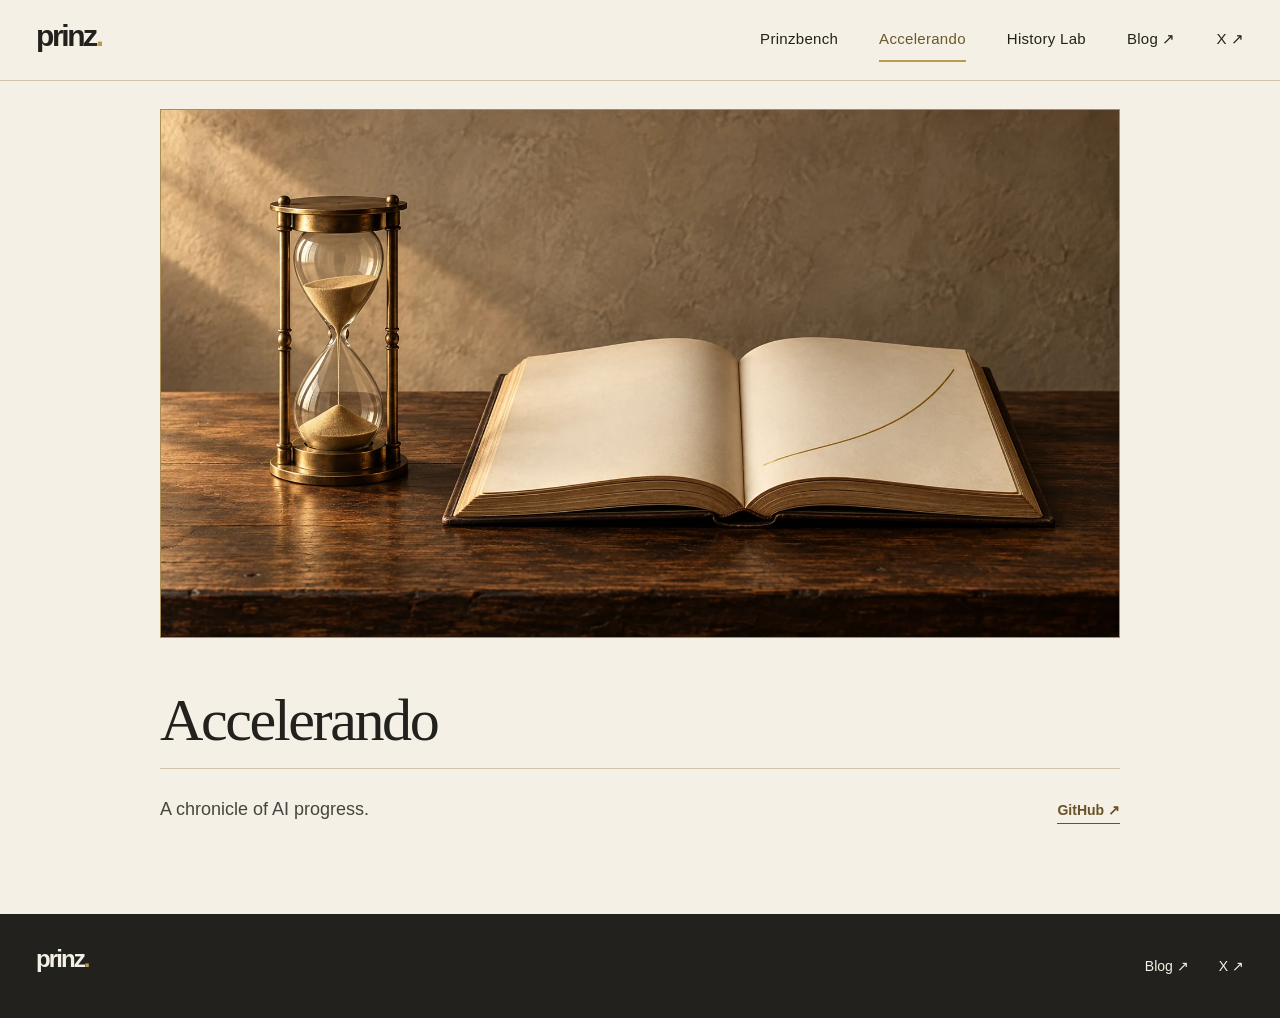
==== accelerando/index.html @ e11a3f0e "Add dedicated Accelerando category" ====
<!doctype html>
<html lang="en">
  <head>
    <meta charset="utf-8" />
    <meta name="viewport" content="width=device-width, initial-scale=1" />
    <meta name="theme-color" content="#f5f0e6" />
    <meta name="description" content="Accelerando — a chronicle of AI progress." />
    <title>Accelerando — prinz</title>
    <link rel="icon" type="image/svg+xml" href="../favicon.svg" />
    <link rel="stylesheet" href="../styles.css?v=20260922-ciphers" />
  </head>
  <body>
    <a class="skip-link" href="#content">Skip to content</a>

    <header class="site-header" id="top">
      <div class="site-header__inner">
        <a class="brand" href="../" aria-label="Prinz home">prinz<span aria-hidden="true">.</span></a>
        <nav class="site-nav" aria-label="Main navigation">
          <a href="../prinzbench/">Prinzbench</a>
          <a href="./" aria-current="page">Accelerando</a>
          <a href="../history-lab/">History Lab</a>
          <a href="https://www.prinzai.com/" target="_blank" rel="noopener noreferrer">Blog <span aria-hidden="true">↗</span></a>
          <a href="https://x.com/deredleritt3r" target="_blank" rel="noopener noreferrer">X <span aria-hidden="true">↗</span></a>
        </nav>
      </div>
    </header>

    <main class="category-main" id="content" tabindex="-1">
      <div class="interior-banner">
        <img src="../assets/accelerando-cover.webp" alt="" width="1692" height="930" />
      </div>
      <div class="page-titlebar"><h1>Accelerando</h1></div>
      <div class="category-intro">
        <p>A chronicle of AI progress.</p>
        <a href="https://github.com/prinz-ai/accelerando" target="_blank" rel="noopener noreferrer">GitHub ↗</a>
      </div>
    </main>

    <footer class="site-footer">
      <div class="site-footer__inner">
        <a class="footer-brand" href="../">prinz<span aria-hidden="true">.</span></a>
        <div class="footer-links">
          <a href="https://www.prinzai.com/" target="_blank" rel="noopener noreferrer">Blog ↗</a>
          <a href="https://x.com/deredleritt3r" target="_blank" rel="noopener noreferrer">X ↗</a>
        </div>
      </div>
    </footer>
  </body>
</html>
---- styles.css ----
:root {
  --paper: #f5f0e6;
  --pale: #fbf8f0;
  --ink: #23211d;
  --gold: #b99a52;
  --sage: #78918a;
  --line: #d2c5a9;
  --serif: Georgia, "Times New Roman", serif;
  --sans: Arial, Helvetica, sans-serif;
}

* { box-sizing: border-box; }
html { scroll-behavior: smooth; }
body {
  min-width: 320px;
  margin: 0;
  background: var(--paper);
  color: var(--ink);
  font-family: var(--serif);
  -webkit-font-smoothing: antialiased;
}
img, svg { display: block; }
a { color: inherit; text-decoration: none; }
a:focus-visible { outline: 3px solid #83682e; outline-offset: 4px; }

.sr-only {
  position: absolute;
  width: 1px;
  height: 1px;
  padding: 0;
  margin: -1px;
  overflow: hidden;
  clip: rect(0, 0, 0, 0);
  white-space: nowrap;
  border: 0;
}
.skip-link {
  position: absolute;
  top: -80px;
  left: 20px;
  z-index: 20;
  padding: 12px 16px;
  background: var(--ink);
  color: var(--paper);
  font: 600 14px/1 var(--sans);
}
.skip-link:focus { top: 16px; }

.site-header {
  border-bottom: 1px solid var(--line);
  background: var(--paper);
}
.site-header__inner,
main,
.site-footer__inner {
  width: min(calc(100% - 72px), 1480px);
  margin-inline: auto;
}
.site-header__inner {
  min-height: 80px;
  display: flex;
  align-items: center;
  justify-content: space-between;
  gap: 24px;
}
.brand,
.footer-brand {
  display: inline-flex;
  align-items: baseline;
  min-height: 38px;
  font: 800 30px/1 var(--sans);
  letter-spacing: -.08em;
}
.brand__avatar { display: none; }
.brand span,
.footer-brand span { color: var(--gold); }
.site-nav {
  display: flex;
  align-items: center;
  gap: clamp(20px, 3.2vw, 54px);
  font: 500 15px/1.2 var(--sans);
  letter-spacing: .02em;
}
.site-nav a {
  display: inline-flex;
  align-items: center;
  min-height: 44px;
  border-bottom: 2px solid transparent;
  white-space: nowrap;
  transition: color .2s ease, border-color .2s ease;
}
.site-nav a:hover,
.site-nav a[aria-current="page"] {
  color: #6c5628;
  border-bottom-color: var(--gold);
}
.site-nav a span { margin-left: 4px; }

.home-hero,
.interior-banner {
  position: relative;
  overflow: hidden;
  margin-top: 28px;
  border: 1px solid #a88d56;
  background: #b59b62;
}
.home-hero { aspect-ratio: 2160 / 728; }
.home-hero img,
.interior-banner img,
.entry-card__art img {
  width: 100%;
  height: 100%;
  object-fit: cover;
}
.home-hero img { object-position: center; }

.entry-grid {
  display: grid;
  grid-template-columns: repeat(4, minmax(0, 1fr));
  gap: 24px;
  max-width: 1160px;
  margin: 40px auto 88px;
}
.entry-card,
.feature-card {
  display: block;
  min-width: 0;
  color: var(--ink);
}
.entry-card__art {
  width: 100%;
  aspect-ratio: 1.82;
  overflow: hidden;
  border: 1px solid var(--line);
  background: #d6c7a0;
  transition: border-color .22s ease, box-shadow .22s ease;
}
.entry-card__art img { transition: transform .5s ease; }
.entry-card:hover .entry-card__art img { transform: scale(1.012); }
.entry-card:hover .entry-card__art,
.feature-card:hover .project-visual,
.feature-card:hover .story-art {
  border-color: #ae945c;
  box-shadow: 0 9px 24px rgba(52, 44, 29, .11);
}
.entry-card__label {
  display: flex;
  align-items: center;
  justify-content: space-between;
  gap: 20px;
  min-height: 70px;
  padding: 14px 2px 16px;
  border-bottom: 1px solid var(--line);
}
.entry-card h2 {
  margin: 0;
  font: 400 clamp(27px, 2vw, 33px)/1.1 var(--serif);
}
.entry-card__label > span {
  color: #78602d;
  font: 23px/1 var(--serif);
  transition: transform .2s ease;
}
.entry-card:hover .entry-card__label > span { transform: translate(3px, -3px); }

.interior-banner {
  height: clamp(270px, 31vw, 450px);
}
.interior-banner img { object-position: center; }
.category-main .interior-banner,
.category-main .page-titlebar,
.category-main .category-intro { max-width: 960px; }
.category-main .interior-banner { height: auto; margin-inline: auto; }
.category-main .interior-banner img { height: auto; object-fit: contain; }
.page-titlebar {
  max-width: 1160px;
  margin: 50px auto 27px;
  padding-bottom: 17px;
  border-bottom: 1px solid var(--line);
}
.page-titlebar h1 {
  margin: 0;
  font: 400 clamp(46px, 4.7vw, 68px)/1.05 var(--serif);
  letter-spacing: -.04em;
}
.category-intro {
  display: flex;
  align-items: baseline;
  justify-content: space-between;
  gap: 24px;
  max-width: 1160px;
  margin: 0 auto 90px;
}
.category-intro p {
  margin: 0;
  color: #45443e;
  font: 400 18px/1.45 var(--sans);
}
.category-intro a {
  flex: none;
  padding-bottom: 4px;
  border-bottom: 1px solid currentColor;
  color: #695226;
  font: 600 14px/1.3 var(--sans);
}
.category-intro a:hover { color: #3e321c; }
.feature-grid {
  display: grid;
  grid-template-columns: repeat(2, minmax(0, 1fr));
  gap: 36px;
  max-width: 1160px;
  margin: 0 auto 90px;
}
.feature-card { display: flex; flex-direction: column; }
.project-visual,
.story-art {
  width: 100%;
  aspect-ratio: 1.82;
  overflow: hidden;
  border: 1px solid var(--line);
  transition: border-color .22s ease, box-shadow .22s ease;
}
.project-visual { position: relative; }
.project-visual--bench {
  display: grid;
  place-items: center;
  background: linear-gradient(150deg, #e0d1aa, #bda36b 60%, #d0b984);
}
.project-visual--bench span {
  position: relative;
  color: #26241e;
  font: 400 clamp(78px, 10vw, 130px)/1 Consolas, "Courier New", monospace;
  letter-spacing: -.15em;
}
.project-visual--accelerando {
  display: grid;
  place-items: center;
  background: linear-gradient(140deg, #31423a, #26342f 60%, #202c27);
}
.project-visual--accelerando svg { width: 100%; height: 100%; }
.project-visual--accelerando path {
  fill: none;
  stroke: #d7bf86;
  stroke-width: 5;
  stroke-linecap: round;
}
.story-art {
  position: relative;
  background-color: #6a5640;
  background-repeat: no-repeat;
  background-size: cover;
  background-position: center;
}
.story-art--richi240 {
  background-image: url("assets/richi-240-desk.webp");
}
.story-art--richi170 {
  background-image: url("assets/richi-170-desk.webp");
}
.story-art__mat {
  position: absolute;
  top: 50%;
  padding: clamp(5px, .8vw, 9px);
  border: 1px solid #c7b99c;
  background: #efe7d5;
  box-shadow: 0 8px 19px rgba(17, 12, 7, .36);
  transform: translateY(-50%);
}
.story-art--richi240 .story-art__mat { left: 6%; width: 82%; }
.story-art--richi170 .story-art__mat { right: 5%; width: 82%; }
.story-art__mat img { width: 100%; height: auto; object-fit: contain; }
.feature-card__text {
  display: flex;
  flex: 1;
  flex-direction: column;
  align-items: flex-start;
  min-height: 148px;
  padding: 19px 2px 19px;
  border-bottom: 1px solid var(--line);
}
.feature-card h2 {
  margin: 0;
  font: 400 clamp(28px, 2.45vw, 36px)/1.1 var(--serif);
  letter-spacing: -.025em;
}
.feature-card p {
  margin: 8px 0 0;
  color: #45443e;
  font: 400 15px/1.45 var(--sans);
}
.feature-card__action {
  margin-top: auto;
  padding-top: 20px;
  color: #695226;
  font: 600 13px/1 var(--sans);
  letter-spacing: .12em;
  text-transform: uppercase;
}
.feature-card__action span { margin-left: 3px; font-size: 17px; }

.site-footer {
  background: var(--ink);
  color: var(--paper);
}
.site-footer__inner {
  min-height: 104px;
  display: flex;
  align-items: center;
  justify-content: space-between;
  gap: 20px;
}
.footer-brand { font-size: 24px; }
.footer-links { display: flex; gap: 30px; font: 500 14px/1 var(--sans); }
.footer-links a { display: inline-flex; align-items: center; min-height: 44px; }
.footer-links a:hover { color: #d7bf86; }

@media (max-width: 800px) {
  .site-header__inner, main, .site-footer__inner { width: calc(100% - 40px); }
  .site-nav { gap: 20px; font-size: 14px; }
  .entry-grid, .feature-grid { gap: 24px; }
  .entry-card__label { min-height: 65px; gap: 12px; padding: 12px 2px 14px; }
  .entry-card h2 { font-size: 25px; }
  .entry-card__label > span { font-size: 20px; }
  .feature-card__text { min-height: 145px; padding: 17px 2px 18px; }
}

@media (max-width: 1100px) {
  .entry-grid { grid-template-columns: repeat(2, minmax(0, 1fr)); }
}

@media (max-width: 650px) {
  .site-header__inner, main, .site-footer__inner { width: calc(100% - 28px); }
  .site-header__inner {
    min-height: 106px;
    align-items: flex-start;
    flex-direction: column;
    justify-content: center;
    gap: 4px;
    padding-block: 12px;
  }
  .brand { min-height: 30px; font-size: 27px; }
  .site-nav { width: 100%; flex-wrap: wrap; justify-content: flex-start; gap: 0 16px; font-size: 13px; }
  .site-nav a { min-height: 32px; }
  .home-hero { height: clamp(280px, 77vw, 440px); margin-top: 14px; aspect-ratio: auto; }
  .home-hero img { object-position: 69% center; }
  .entry-grid, .feature-grid { grid-template-columns: 1fr; max-width: 520px; }
  .entry-grid { gap: 25px; margin: 25px auto 54px; }
  .entry-card__art { aspect-ratio: 1.65; }
  .entry-card__label { min-height: 64px; }
  .entry-card h2 { font-size: 29px; }
  .interior-banner { height: clamp(220px, 60vw, 330px); margin-top: 14px; }
  .page-titlebar { max-width: 520px; margin: 36px auto 22px; padding-bottom: 15px; }
  .page-titlebar h1 { font-size: clamp(43px, 11vw, 60px); }
  .feature-grid { gap: 36px; margin: 0 auto 60px; }
  .project-visual, .story-art { aspect-ratio: 1.65; }
  .story-art--richi240 .story-art__mat { left: 4%; width: 88%; }
  .story-art--richi170 .story-art__mat { right: 4%; width: 88%; }
  .feature-card__text { min-height: 140px; }
  .feature-card h2 { font-size: 31px; }
  .feature-card__action { padding-top: 19px; }
  .category-intro { flex-direction: column; align-items: flex-start; gap: 16px; max-width: 520px; margin-bottom: 60px; }
  .site-footer__inner { min-height: 92px; }
}

@media (prefers-reduced-motion: reduce) {
  html { scroll-behavior: auto; }
  *, *::before, *::after { transition-duration: .01ms !important; }
}
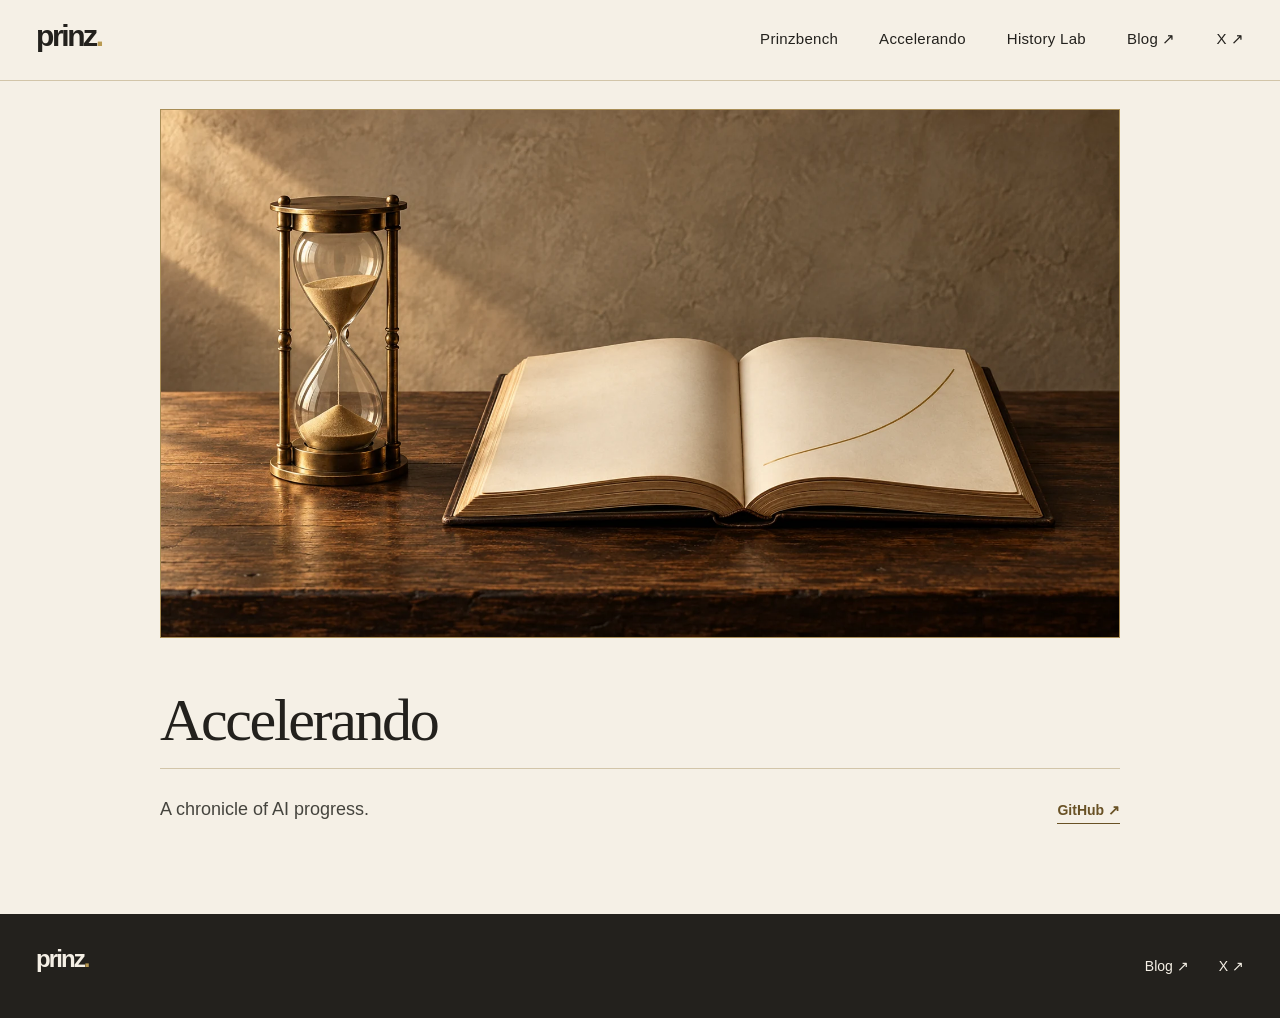
==== commit 572cea3b: "Use direct project links in Accelerando navigation" ====
--- a/accelerando/index.html
+++ b/accelerando/index.html
@@ -7,7 +7,7 @@
     <meta name="description" content="Accelerando — a chronicle of AI progress." />
     <title>Accelerando — prinz</title>
     <link rel="icon" type="image/svg+xml" href="../favicon.svg" />
-    <link rel="stylesheet" href="../styles.css?v=20260922-ciphers" />
+    <link rel="stylesheet" href="../styles.css?v=20260922-paper" />
   </head>
   <body>
     <a class="skip-link" href="#content">Skip to content</a>
@@ -16,8 +16,8 @@
       <div class="site-header__inner">
         <a class="brand" href="../" aria-label="Prinz home">prinz<span aria-hidden="true">.</span></a>
         <nav class="site-nav" aria-label="Main navigation">
-          <a href="../prinzbench/">Prinzbench</a>
-          <a href="./" aria-current="page">Accelerando</a>
+          <a href="https://github.com/prinz-ai/prinzbench" target="_blank" rel="noopener noreferrer">Prinzbench</a>
+          <a href="https://github.com/prinz-ai/accelerando" target="_blank" rel="noopener noreferrer">Accelerando</a>
           <a href="../history-lab/">History Lab</a>
           <a href="https://www.prinzai.com/" target="_blank" rel="noopener noreferrer">Blog <span aria-hidden="true">↗</span></a>
           <a href="https://x.com/deredleritt3r" target="_blank" rel="noopener noreferrer">X <span aria-hidden="true">↗</span></a>
--- a/styles.css
+++ b/styles.css
@@ -145,10 +145,10 @@
 }
 .entry-card__label {
   display: flex;
-  align-items: center;
+  align-items: flex-start;
   justify-content: space-between;
   gap: 20px;
-  min-height: 70px;
+  min-height: 94px;
   padding: 14px 2px 16px;
   border-bottom: 1px solid var(--line);
 }
@@ -156,7 +156,14 @@
   margin: 0;
   font: 400 clamp(27px, 2vw, 33px)/1.1 var(--serif);
 }
+.entry-card__copy { min-width: 0; }
+.entry-card__copy p {
+  margin: 6px 0 0;
+  color: #45443e;
+  font: 400 13px/1.35 var(--sans);
+}
 .entry-card__label > span {
+  margin-top: 4px;
   color: #78602d;
   font: 23px/1 var(--serif);
   transition: transform .2s ease;
@@ -245,30 +252,9 @@
   stroke-linecap: round;
 }
 .story-art {
-  position: relative;
   background-color: #6a5640;
-  background-repeat: no-repeat;
-  background-size: cover;
-  background-position: center;
-}
-.story-art--richi240 {
-  background-image: url("assets/richi-240-desk.webp");
-}
-.story-art--richi170 {
-  background-image: url("assets/richi-170-desk.webp");
-}
-.story-art__mat {
-  position: absolute;
-  top: 50%;
-  padding: clamp(5px, .8vw, 9px);
-  border: 1px solid #c7b99c;
-  background: #efe7d5;
-  box-shadow: 0 8px 19px rgba(17, 12, 7, .36);
-  transform: translateY(-50%);
-}
-.story-art--richi240 .story-art__mat { left: 6%; width: 82%; }
-.story-art--richi170 .story-art__mat { right: 5%; width: 82%; }
-.story-art__mat img { width: 100%; height: auto; object-fit: contain; }
+}
+.story-art img { width: 100%; height: 100%; object-fit: cover; }
 .feature-card__text {
   display: flex;
   flex: 1;
@@ -318,7 +304,7 @@
   .site-header__inner, main, .site-footer__inner { width: calc(100% - 40px); }
   .site-nav { gap: 20px; font-size: 14px; }
   .entry-grid, .feature-grid { gap: 24px; }
-  .entry-card__label { min-height: 65px; gap: 12px; padding: 12px 2px 14px; }
+  .entry-card__label { min-height: 90px; gap: 12px; padding: 12px 2px 14px; }
   .entry-card h2 { font-size: 25px; }
   .entry-card__label > span { font-size: 20px; }
   .feature-card__text { min-height: 145px; padding: 17px 2px 18px; }
@@ -346,15 +332,13 @@
   .entry-grid, .feature-grid { grid-template-columns: 1fr; max-width: 520px; }
   .entry-grid { gap: 25px; margin: 25px auto 54px; }
   .entry-card__art { aspect-ratio: 1.65; }
-  .entry-card__label { min-height: 64px; }
+  .entry-card__label { min-height: 90px; }
   .entry-card h2 { font-size: 29px; }
   .interior-banner { height: clamp(220px, 60vw, 330px); margin-top: 14px; }
   .page-titlebar { max-width: 520px; margin: 36px auto 22px; padding-bottom: 15px; }
   .page-titlebar h1 { font-size: clamp(43px, 11vw, 60px); }
   .feature-grid { gap: 36px; margin: 0 auto 60px; }
   .project-visual, .story-art { aspect-ratio: 1.65; }
-  .story-art--richi240 .story-art__mat { left: 4%; width: 88%; }
-  .story-art--richi170 .story-art__mat { right: 4%; width: 88%; }
   .feature-card__text { min-height: 140px; }
   .feature-card h2 { font-size: 31px; }
   .feature-card__action { padding-top: 19px; }
